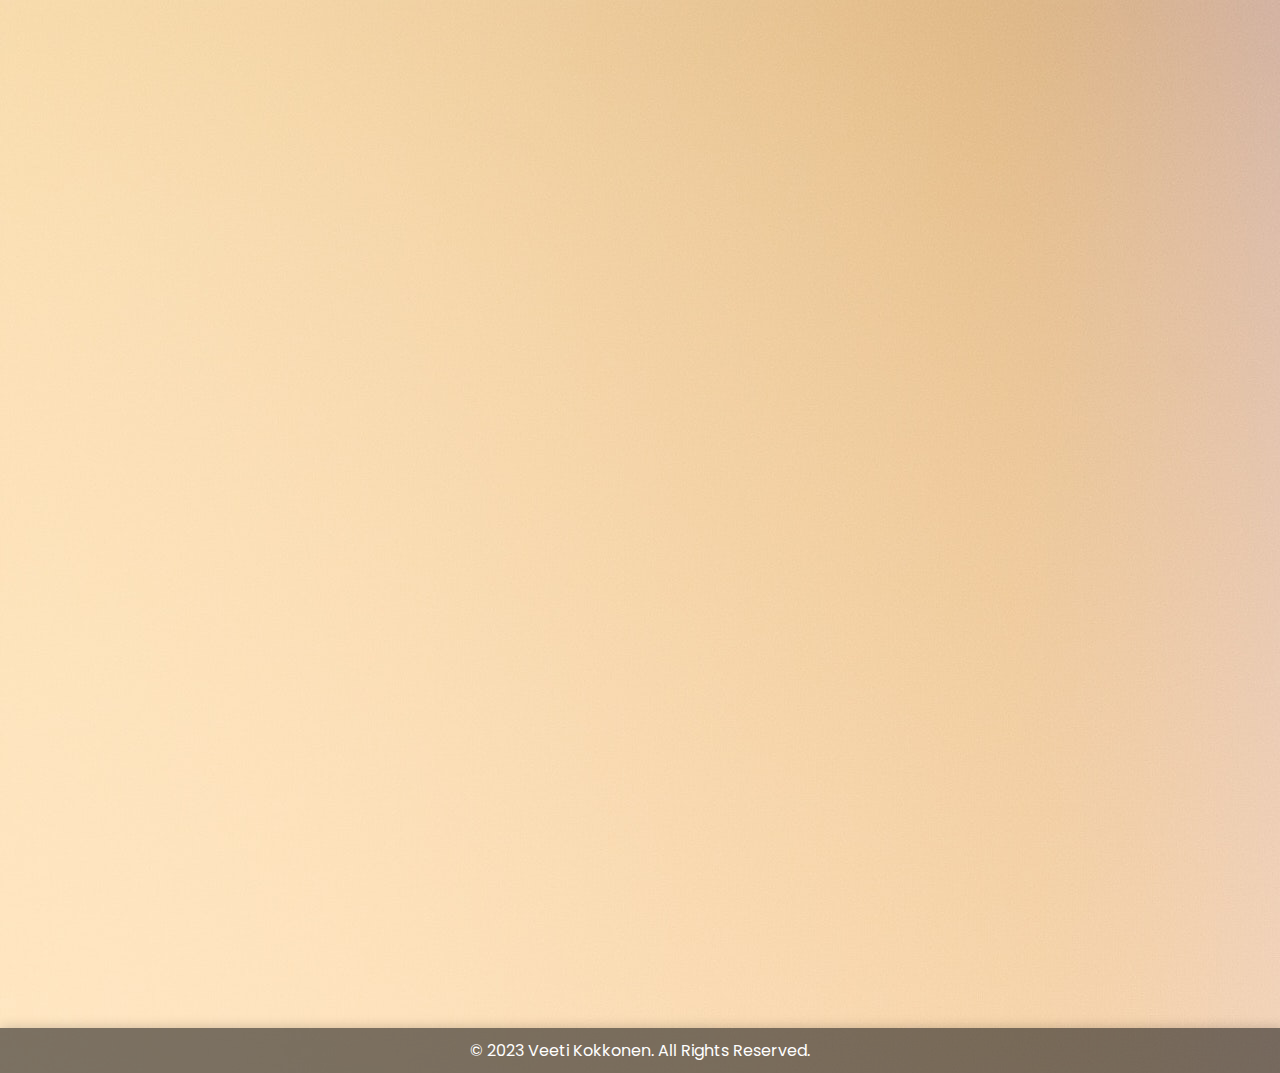
==== index.html @ 980230b9 "Base" ====
<!DOCTYPE html>
<html>

<head>
    <script src="script.js"></script>
    <meta charset="UTF-8">
    <title>Home Page</title>
    <link rel="stylesheet" type="text/css" href="style.css" media="screen" />
    <link rel="stylesheet" href="https://cdnjs.cloudflare.com/ajax/libs/font-awesome/6.4.2/css/all.min.css">
</head>
<div class="content fade-in">
<body>

    <header>
        <nav class="navbar">
            <div class="social-media">
                <span class="logo-name">Veeti</span>
                <a href="https://github.com/Veeko23" class="social-icon"><img src="images/github-icon.png" alt="Github"></a>
                <a href="#" class="social-icon discord-icon">
                    <img src="images/discord-icon.png" alt="Discord">
                    <span class="popup">___vespa___</span>
                </a>
            </div>

            <div class="navbar-links">
                <ul>
                    <li><a class="active" href="index.html">Home</a></li>
                    <li><a href="about.html">About</a></li>
                    <li><a href="portfolio.html">Portfolio</a></li>
                    <li><a href="contact.html">Contact</a></li>
                    <li><a href="gallery.html">gallery</a></li>
                </ul>
                
            </div>
            <input type="checkbox" id="dark-mode-toggle" class="toggle-checkbox">
            <label for="dark-mode-toggle" class="toggle-button"></label>

        </nav>
    </header>
<section class="home flex-center" id="home">
<div class="home-container">
    <div class="media-icons">
    <a href="#"><i class="fab fa-facebook"></i></a>
    <a href="#"><i class="fab fa-istagram"></i></a>
    <a href="#"><i class="fab fa-twitter"></i></a>
</div>

    <div class="info">
        <h2>Hi, I am Veeti</h2>
        <h3>Studying to become a Bachelor of Engineering</h3>
        <p>I'm experienced in 3D-modeling and coding</p>
        <a href="contact.html" class="btn"> Contact Me <i class="fas fa-arrow-circle-right"></i></a>
    </div>
<div class="home-img">
    <img src="Images/jerma.png" alt="Me">
</div>
 </div>
</div>
    
</section>



    <footer>
        <p>&copy; 2023 Veeti Kokkonen. All Rights Reserved.</p>
    </footer>

</body>
</div>
</html>
---- style.css ----
/* CSS styles */

 @import url('https://fonts.googleapis.com/css2?family=Poppins:ital,wght@0,100;0,200;0,300;0,400;0,500;0,600;0,700;0,800;0,900;1,100;1,200;1,300;1,400;1,500;1,600;1,700;1,800;1,900&display=swap');

 
:root{
    --first-color: #000000;
    --second-color: rgb(44, 44, 44);
    --third-color: #ffffff;


    --hover-color: rgba(48, 48, 48, 0.541);

    --box-shadow: 2px 2px 12px 2px rgba(0, 0, 0, 0.205);;

    --body-bg-img: url('Images/Background.jpg');
    --body-bg-img-dark: url('Images/background-dark.png');

    --small-font-size: 0.9em;
    --normal-font-size: 1em;

    --scroll-bar-color: #c5cadf;
    --scroll-thumb-color: #70768a;
    --scroll-thumb-hover-color: #454f6b;
}

*{
    margin: 0;
    padding: 0;
    box-sizing: border-box;
    font-family: 'Poppins', sans-serif;
}
html{
    scroll-behavior: smooth;
}

header{
    z-index: 99999;
    width: 100%;
    position: fixed;
    top: 0;
    left: 0;
    backdrop-filter: blur(20px);
    transition-duration: .6s ease;

}

.section-title {
    font-size: 24px;
    color: rgb(255, 251, 251); 
    font-weight: bold;
    position: relative;
    z-index: 1; 
    background-color: rgba(0, 0, 0, 0.5); 
    padding: 10px; 
    margin: 0; 
}

.toggle-checkbox {
    display: none; 
}

.toggle-button {
    width: 50px;
    height: 26px;
    background-color: #ccc; 
    display: block;
    border-radius: 13px;
    position: relative;
    cursor: pointer;
}

.toggle-button::before {
    content: '';
    width: 20px;
    height: 20px;
    background-color: #fff; /* Default circle color */
    border-radius: 50%;
    position: absolute;
    top: 3px;
    left: 3px;
    transition: transform 0.3s ease; /* Smooth transition for circle animation */
}
#dark-mode-toggle:checked + .toggle-button {
    background-color: #333; /* Dark mode background color */
}


#dark-mode-toggle:checked + .toggle-button::before {
    transform: translateX(24px); /* Move the circle to the right for dark mode */
}




.content {

    transition: all 0.3s ease; 
    min-height: calc(100vh - 100px); 
    background-repeat: no-repeat;
    background-attachment: fixed;
    background-size: cover;  
    flex-direction: column;
    display: flex;
    padding: 4rem 2rem;

}

.content-about{
    
    min-height: calc(100vh - 100px); 
    background-repeat: no-repeat;
    background-attachment: fixed;
    background-size: cover;
    display: flex;
    padding: 4rem 2rem;
    
}


body {
    
    background-image: var(--body-bg-img); 
    color: var(--first-color);
    transition:  0.3s ease;
    margin: 0;
    padding: 0;
    display: flex;
    flex-direction: column; 
    min-height: 100vh; 
    
}

a{
    text-decoration: none;
}

body.dark-mode {
    color: var(--third-color);
    background-image: var(--body-bg-img-dark); 
    transition: background-color 0.3s ease;
    margin: 0;
    padding: 0;
    display: flex;
    flex-direction: column; 
    min-height: 100vh; 
}

.home{

    position: relative;
    max-width: 1250px;
    min-height: 100vh;
    margin-left: auto;
    margin-right: auto;
    padding: 4rem 2rem;
    flex-direction: column;

}
.home .home-container{
    display: flex;
    justify-content: space-between;
    align-items: center;
    width: 100%;
}
.home-container .media-icons{
    display: flex;
    flex-direction: column;
    margin-right: 40px;
}
.home-container .media-icons a{
    color: var(--second-color);
    font-size: 1.5em;
    margin: 10px 0;
}

.home-container .media-icons a:hover{
    color: var(--hover-color);
    
}
.home-container .info h2{
    font-size: 4em;
    font-weight: 600;
    line-height: 70px;
    

}
.home-container .info h3{
    color: var(--third-color);
    font-feature-settings: 1.3em;
    font-weight: 600;
}
.home-container .info p{
    color: var(--third-color);
    font-size: var(--normal-font-size);
    max-width: 350px;

}
.flex-center{
    display: flex;
    justify-content: center;
    align-items: center;
    line-height: 50px;
    
}
.btn{
    background: var(--second-color);
    color: #fff;
    font-size: var(--normal-font-size);
    font-weight: 500;
    display: inline-block;
    margin: 25px;
    padding: 20px 30px;
    letter-spacing: 1px;
    border-radius: 10px;
    box-shadow: var(--box-shadow);
}
.btn:hover{
    background: var(--hover-color);
}
.home-container .home-img{
    position: relative;

}

.home-container .home-img img{
    width: 80%;
    transform: translate(0 ,0);
    box-shadow: var(--box-shadow);

}

.fade-in {
    opacity: 0;
    animation: fadeIn 1s ease-in-out forwards;
}

@keyframes fadeIn {
    from {
        opacity: 0;
    }
    to {
        opacity: 1;
    }
}

main {
    
    flex-grow: 1; 
}

.discord-icon {
    position: relative;
    overflow: visible; 
    
}


.popup {
    position: absolute;
    bottom: -30px; 
    left: 50%;
    transform: translateX(-50%);
    background-color: #333;
    color: #fff;
    padding: 5px 10px;
    border-radius: 5px;
    opacity: 0; 
    transition: opacity 0.3s, bottom 0.3s; 
    max-width: fit-content;
}


.discord-icon:hover .popup {
    opacity: 1; 
    bottom: 10px; 
    transition: all 0.3s ease;  
}
.social-media {
    
    margin-left: 60px;
    display: flex;
    align-items: center;
    padding: 10px;
    border-width: fit-content;
    
}

.social-media a:hover{
    max-width: fit-content;
    display: flex;
    transition: all 0.1s ease;  
    background-color: #ffffff94; 
    border-radius: 50px;
    

}


.social-icon {
    background-color: #ffffff70; 
    border: 6px inset #ffffff;
    border-radius: 50px;
    margin-right: 50px; 
    margin-left: 50px;
}

.social-icon img {
    width: 64px; 
    height: 64px;
    display: block;
}


    .navbar {
        
        background-color: #1a1a1a93;
        color: #fff;
        padding: 0 20px;
        display: flex;
        position: relative;
        justify-content: space-between;
        align-items: center;
        font-size: 30px;
        font-style: italic;
        box-shadow: var(--box-shadow);
        margin-left: auto;
        margin-right: auto;
        height: calc(4rem + 1rem);
        transition: .6s ease;
    }
        
        
    
     
    .navbar-links ul {
        list-style-type: none;
        margin: 35px;
        padding: 0;
        display: flex;
        
    }
    
    .navbar-links ul li {
        
        margin-right: 50px;
    }
    
    .navbar-links ul li:last-child {
        margin-right: 0;
    }
    
    .navbar-links ul li a {
        color: #fff;
        text-decoration: none;
        font-weight: bold;
    }
    
    .navbar-links ul li a.active {
        transition: all 0.1s ease;  
        background-color: #ffffff34;
        padding: 15px;
        border-radius: 5px;
        border-bottom: 2px solid rgb(255, 255, 255); 
    }
    

    .navbar-links ul li a:hover {
        transition: all 0.1s ease;  
        background-color: #ffffff34;
        padding: 15px;
        border-radius: 5px;
        border-bottom: 2px solid rgb(255, 255, 255); 
    }
   
    .logo-name {
        margin: 10px;
        font-weight: bold;
        
        font-size: 28px; /* Adjust the font size as needed */
        color: #fff; /* Text color for the name */
        text-align: left;
        margin-right: auto; /* Push the logo name to the left */
        padding-right: 15px;
        
    }
    .logo-lastname{
        
        font-weight: lighter;
        padding-right: 30px;
    }
  


    footer {
        background-color: #1a1a1a93;
        padding: 10px;
        text-align: center;
        box-shadow: var(--box-shadow);
        color: #ffffff; 
        width: 100%;
  
    }


    .ContactUs {
        margin-top: 150px;
        font-size: 60px;
        text-align: center;
        text-shadow: 1px 1px #fdfdfd;
        color: #000000;

    }
    
    
    


    .contact-container img {
        max-width: 100%;
        height: auto;
        display: block;
        margin: 20px auto; /* Add margin to center the images */
        max-width: fit-content;
    }
    
.ContactUs-Box {
    background-color: #f8f8f852;
    border: 1px solid #ddd;
    padding: 40px;
    margin: 50px;
    color: #333;
    font-size: 18px;
    display: flex;
    box-shadow: var(--box-shadow);
   
}


.column img.scroll-fade {
    opacity: 0;
}


@keyframes fade-in {
    from {
        opacity: 0;
    }
    to {
        opacity: 1;
    }
}

.column img.scroll-fade {
    animation: fade-in 0.5s; 
    animation-fill-mode: forwards;
}

.column:nth-child(1) img.scroll-fade {
    animation-delay: 0.5s;
}

.column:nth-child(2) img.scroll-fade {
    animation-delay: 1s;
}

.column:nth-child(3) img.scroll-fade {
    animation-delay: 1.5s;
}


.column {
    display: flex;
    justify-content: center;
    align-items: center;
    height: 100%;
}


.column img {
    max-height: 900px;
    padding: 50px;
    max-width: 9000px;
    height: auto;
    padding: 50px;
}

.MeText {
    
    position: fixed;
    width: 100%;
    padding: 20px 0;
    z-index: 998;
    transition: all 0.3s ease;
   

}

.aboutMe{
    font-style: italic;
    color: #000000;
    width: 100%;
    z-index: 998;
    
    font-size: 30px;
    border-bottom: 1px solid rgb(0, 0, 0);
    
}

.AboutMeDesc{
    color: #e9e9e9;
    width: 100%;
    font-size: 20px;
    z-index: 998;
    
}


.Send-Message {
    flex: 1;
    background-color: #f8f8f852;
    border: 1px solid #ddd;
    padding: 80px;
    margin: 50px;
    color: #333;
    font-size: 18px;
    box-shadow: var(--box-shadow);
}

.Send-Message label {
    display: block;
    font-weight: bold;
    margin-bottom: 10px;
    
}

.Send-Message input[type="text"],
.Send-Message input[type="email"],
.Send-Message textarea {
    width: 100%;
    padding: 10px;
    margin-bottom: 20px;
    border: 1px solid #ddd;
    border-radius: 5px;
    font-size: 16px;
}

.Send-Message input[type="submit"] {
    background-color: #007bff;
    color: #ffffff8f;
    border: none;
    padding: 10px 20px;
    border-radius: 5px;
    font-size: 18px;
    transition: background-color 0.3s ease;
}

.Send-Message input[type="submit"]:hover {
    background-color: #0056b3;
}


.aboutMe-Box{
    border: 2px solid #ddd;
    box-shadow: var(--box-shadow);
    transition: background-color 0.3s ease;
    background-color: #00000023;
    color: #ffffff8f;
    border: none;
    padding: 10px 20px;
    border-radius: 5px;
   
    max-height: 500px;
    margin: 50px;
}

.image-container {
    align-items: center;
    padding: 4rem 2rem;
    flex: 1;
    text-align: right; /* Center the image horizontally */
    border-radius: 80px;
}

.image-container img {
    max-width: 100%;
    height: auto;
    border-radius: 10px;
    box-shadow: var(--box-shadow);
    border: 1px inset rgba(0, 0, 0, 0.336);
}
.hobbies-list {

    padding: 5;
    color: #f7f7f7;
    font-size: 20px;
}
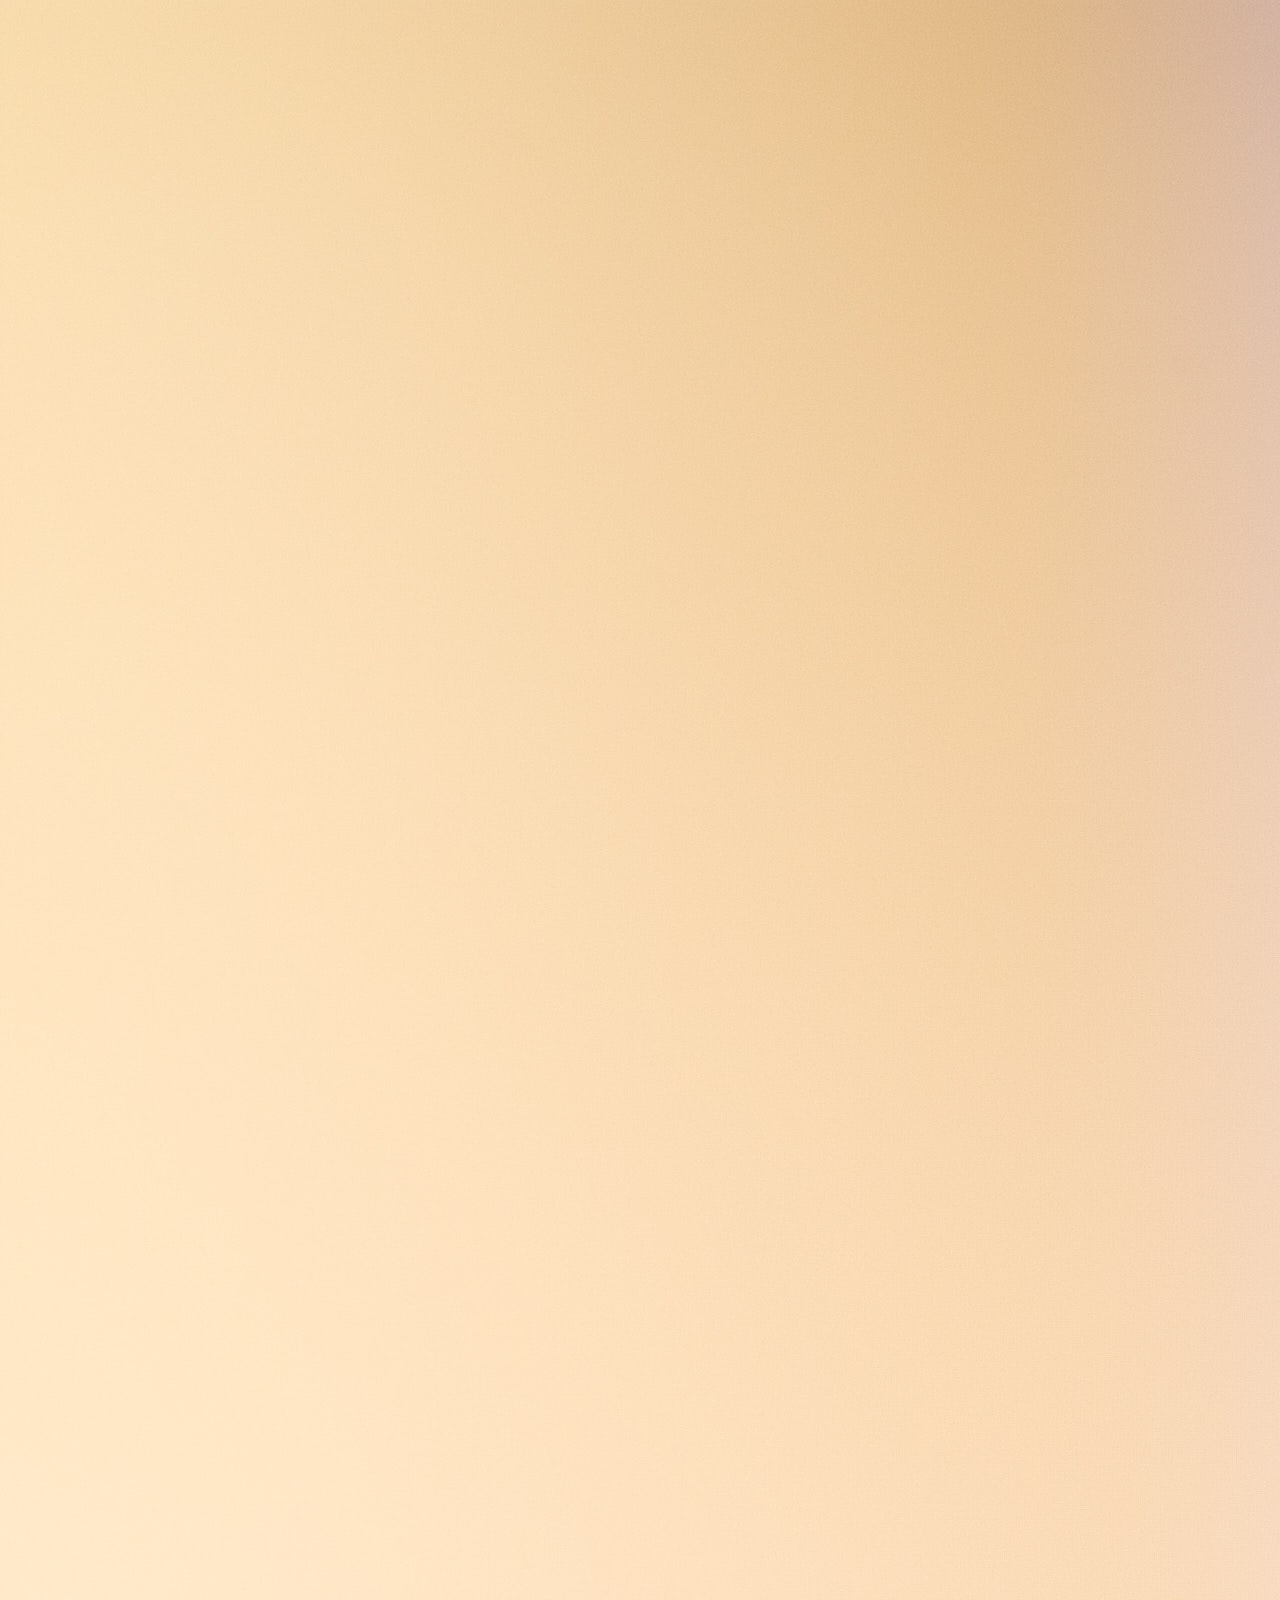
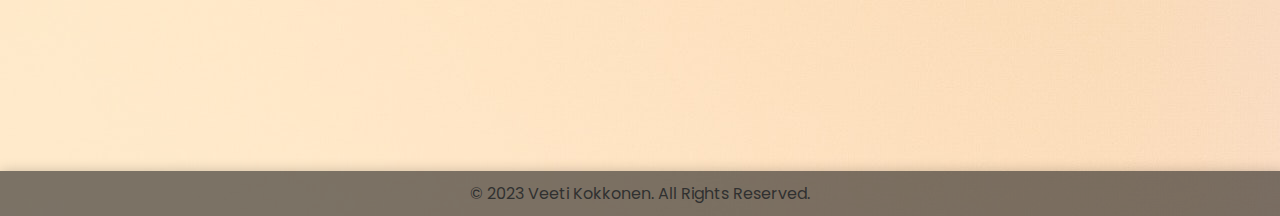
==== commit 02e80010: "Update" ====
--- a/index.html
+++ b/index.html
@@ -10,31 +10,40 @@
 </head>
 <div class="content fade-in">
 <body>
-
-    <header>
-        <nav class="navbar">
-            <div class="social-media">
-                <span class="logo-name">Veeti</span>
-                <a href="https://github.com/Veeko23" class="social-icon"><img src="images/github-icon.png" alt="Github"></a>
-                <a href="#" class="social-icon discord-icon">
-                    <img src="images/discord-icon.png" alt="Discord">
-                    <span class="popup">___vespa___</span>
-                </a>
+<header>
+        
+    <nav class="navbar" id="navbar">
+            
+        <div class="dropdown">
+            <img onclick="DDmenuClickHandler()" class="menu-icon" src="images/menu-icon.png" alt="MenuIcon">
+            <div id="myDropdown" class="dropdown-content">
+                <div class="dd-navbar-links">
+                    <ul>
+                        <input type="text" placeholder="Search.." name="search">
+                        <li><a class="active"  href="index.html">Home</a></li>
+                        <li><a href="about.html">About</a></li>
+                        <li><a href="portfolio.html">Portfolio</a></li>
+                        <li><a href="contact.html">Contact</a></li>
+                        <li><a href="gallery.html">gallery</a></li>
+                    </ul>
+                </div>
             </div>
-
-            <div class="navbar-links">
+        </div>
+              <span class="logo-name">Veeti</span>
+            <div class="navbar-links" >  
                 <ul>
                     <li><a class="active" href="index.html">Home</a></li>
                     <li><a href="about.html">About</a></li>
                     <li><a href="portfolio.html">Portfolio</a></li>
                     <li><a href="contact.html">Contact</a></li>
                     <li><a href="gallery.html">gallery</a></li>
+                    <input type="text" placeholder="Search.." name="search">
+                    <button type="submit"><i class="fa fa-search"></i></button>
                 </ul>
                 
             </div>
             <input type="checkbox" id="dark-mode-toggle" class="toggle-checkbox">
             <label for="dark-mode-toggle" class="toggle-button"></label>
-
         </nav>
     </header>
 <section class="home flex-center" id="home">
@@ -55,6 +64,9 @@
     <img src="Images/jerma.png" alt="Me">
 </div>
  </div>
+ <p>Lorem ipsum dolor dummy text sit amet, consectetur adipiscing elit, sed do eiusmod tempor incididunt ut labore et dolore magna aliqua. Ut enim ad minim veniam, quis nostrud exercitation ullamco laboris nisi ut aliquip ex ea commodo consequat. Duis aute irure dolor in reprehenderit in voluptate velit esse cillum dolore eu fugiat nulla pariatur. Excepteur sint occaecat cupidatat non proident, sunt in culpa qui officia deserunt mollit anim id est laborum.</p>
+ <p>Lorem ipsum dolor dummy text sit amet, consectetur adipiscing elit, sed do eiusmod tempor incididunt ut labore et dolore magna aliqua. Ut enim ad minim veniam, quis nostrud exercitation ullamco laboris nisi ut aliquip ex ea commodo consequat. Duis aute irure dolor in reprehenderit in voluptate velit esse cillum dolore eu fugiat nulla pariatur. Excepteur sint occaecat cupidatat non proident, sunt in culpa qui officia deserunt mollit anim id est laborum.</p>
+ <p>Lorem ipsum dolor dummy text sit amet, consectetur adipiscing elit, sed do eiusmod tempor incididunt ut labore et dolore magna aliqua. Ut enim ad minim veniam, quis nostrud exercitation ullamco laboris nisi ut aliquip ex ea commodo consequat. Duis aute irure dolor in reprehenderit in voluptate velit esse cillum dolore eu fugiat nulla pariatur. Excepteur sint occaecat cupidatat non proident, sunt in culpa qui officia deserunt mollit anim id est laborum.Lorem ipsum dolor dummy text sit amet, consectetur adipiscing elit, sed do eiusmod tempor incididunt ut labore et dolore magna aliqua. Ut enim ad minim veniam, quis nostrud exercitation ullamco laboris nisi ut aliquip ex ea commodo consequat. Duis aute irure dolor in reprehenderit in voluptate velit esse cillum dolore eu fugiat nulla pariatur. Excepteur sint occaecat cupidatat non proident, sunt in culpa qui officia deserunt mollit anim id est laborum.</p>
 </div>
     
 </section>
@@ -65,6 +77,8 @@
         <p>&copy; 2023 Veeti Kokkonen. All Rights Reserved.</p>
     </footer>
 
+
+
 </body>
 </div>
 </html>
--- a/style.css
+++ b/style.css
@@ -1,12 +1,50 @@
 /* CSS styles */
 
  @import url('https://fonts.googleapis.com/css2?family=Poppins:ital,wght@0,100;0,200;0,300;0,400;0,500;0,600;0,700;0,800;0,900;1,100;1,200;1,300;1,400;1,500;1,600;1,700;1,800;1,900&display=swap');
-
  
+ 
+ @media only screen and (max-width: 1334px){
+
+    .dropdown-content {
+        padding: 50px;
+        max-width: 150%;
+        overflow: auto;
+    }
+    .dropdown-content a {
+        max-height: fit-content;
+        max-width: fit-content;
+        font-size: 50px;
+        overflow: auto;
+      }
+
+    .modal-content {
+      width: 100%;
+    }
+      
+      .navbar-links{
+        display: none;
+      }
+      .contact{
+        display: flex;
+        flex-direction: column;
+        align-items: center;
+        justify-content: center;
+      }
+      
+
+}
+@media (min-width: 1334px) {
+    .dropdown{
+        display: none;
+    }
+  }
+
 :root{
-    --first-color: #000000;
+    --first-color: #303030;
     --second-color: rgb(44, 44, 44);
-    --third-color: #ffffff;
+    --third-color: #f5f5f5;
+    --dark-first-color: #ffffff;
+    --dark-second-color: #ebebeb;
 
 
     --hover-color: rgba(48, 48, 48, 0.541);
@@ -15,13 +53,15 @@
 
     --body-bg-img: url('Images/Background.jpg');
     --body-bg-img-dark: url('Images/background-dark.png');
+    --body-background-color: #1a1a1a93;
 
     --small-font-size: 0.9em;
     --normal-font-size: 1em;
-
-    --scroll-bar-color: #c5cadf;
-    --scroll-thumb-color: #70768a;
-    --scroll-thumb-hover-color: #454f6b;
+    --big-font-size: 1.3em;
+
+    --scroll-bar-color: #4d4d4d;
+    --scroll-thumb-color: #585a5e;
+    --scroll-thumb-hover-color: #5f6069;
 }
 
 *{
@@ -29,21 +69,32 @@
     padding: 0;
     box-sizing: border-box;
     font-family: 'Poppins', sans-serif;
-}
+   
+}
+
 html{
     scroll-behavior: smooth;
 }
 
-header{
-    z-index: 99999;
-    width: 100%;
-    position: fixed;
-    top: 0;
-    left: 0;
-    backdrop-filter: blur(20px);
-    transition-duration: .6s ease;
-
-}
+
+::-webkit-scrollbar {
+    width: 10px;
+  }
+  
+::-webkit-scrollbar-track {
+    background: var(--scroll-bar-color); 
+  }
+   
+
+  ::-webkit-scrollbar-thumb {
+    background: var(--scroll-thumb-color); 
+    border-radius: 10px;
+  }
+  
+  ::-webkit-scrollbar-thumb:hover {
+    background:var(--scroll-thumb-hover-color); 
+  }
+
 
 .section-title {
     font-size: 24px;
@@ -74,20 +125,20 @@
     content: '';
     width: 20px;
     height: 20px;
-    background-color: #fff; /* Default circle color */
+    background-color: #fff; 
     border-radius: 50%;
     position: absolute;
     top: 3px;
     left: 3px;
-    transition: transform 0.3s ease; /* Smooth transition for circle animation */
+    transition: transform 0.3s ease; 
 }
 #dark-mode-toggle:checked + .toggle-button {
-    background-color: #333; /* Dark mode background color */
+    background-color: #333; 
 }
 
 
 #dark-mode-toggle:checked + .toggle-button::before {
-    transform: translateX(24px); /* Move the circle to the right for dark mode */
+    transform: translateX(24px); 
 }
 
 
@@ -106,22 +157,9 @@
 
 }
 
-.content-about{
-    
-    min-height: calc(100vh - 100px); 
-    background-repeat: no-repeat;
-    background-attachment: fixed;
-    background-size: cover;
-    display: flex;
-    padding: 4rem 2rem;
-    
-}
-
-
 body {
-    
+    color: var(--first-color);
     background-image: var(--body-bg-img); 
-    color: var(--first-color);
     transition:  0.3s ease;
     margin: 0;
     padding: 0;
@@ -130,21 +168,55 @@
     min-height: 100vh; 
     
 }
-
 a{
-    text-decoration: none;
+    color: var(--first-color);
+    transition:  0.3s ease;
+}
+ul li a {
+    color: var(--first-color);
+    transition:  0.3s ease;
+}
+
+p{
+    color: var(--first-color);
+    transition:  0.3s ease;
 }
 
 body.dark-mode {
     color: var(--third-color);
     background-image: var(--body-bg-img-dark); 
-    transition: background-color 0.3s ease;
+    transition:  0.3s ease;
     margin: 0;
     padding: 0;
     display: flex;
     flex-direction: column; 
     min-height: 100vh; 
 }
+
+body.dark-mode a {
+    color: var(--dark-first-color);
+    transition:  0.3s ease;
+}
+body.dark-mode p {
+    color: var(--dark-first-color);
+    transition:  0.3s ease;
+}
+
+body.dark-mode ul li a {
+    color: var(--third-color);
+    transition:  0.3s ease;
+}
+
+header{
+    transition:  0.3s ease;
+    z-index: 99999;
+    width: 100%;
+    position: fixed;
+    top: 0;
+    left: 0;
+    transition:  0.3s ease;
+}
+
 
 .home{
 
@@ -186,12 +258,12 @@
 
 }
 .home-container .info h3{
-    color: var(--third-color);
+
     font-feature-settings: 1.3em;
     font-weight: 600;
 }
 .home-container .info p{
-    color: var(--third-color);
+    
     font-size: var(--normal-font-size);
     max-width: 350px;
 
@@ -214,6 +286,8 @@
     letter-spacing: 1px;
     border-radius: 10px;
     box-shadow: var(--box-shadow);
+    max-width: auto;
+    max-height: auto;
 }
 .btn:hover{
     background: var(--hover-color);
@@ -313,9 +387,8 @@
 
 
     .navbar {
-        
+        backdrop-filter: blur(20px);
         background-color: #1a1a1a93;
-        color: #fff;
         padding: 0 20px;
         display: flex;
         position: relative;
@@ -329,11 +402,9 @@
         height: calc(4rem + 1rem);
         transition: .6s ease;
     }
-        
-        
-    
      
     .navbar-links ul {
+        
         list-style-type: none;
         margin: 35px;
         padding: 0;
@@ -347,18 +418,21 @@
     }
     
     .navbar-links ul li:last-child {
+        
         margin-right: 0;
     }
     
     .navbar-links ul li a {
-        color: #fff;
+        
         text-decoration: none;
         font-weight: bold;
     }
+
+
     
     .navbar-links ul li a.active {
         transition: all 0.1s ease;  
-        background-color: #ffffff34;
+        background-color: #ffffff1f;
         padding: 15px;
         border-radius: 5px;
         border-bottom: 2px solid rgb(255, 255, 255); 
@@ -374,20 +448,10 @@
     }
    
     .logo-name {
-        margin: 10px;
+        text-decoration-line: none;
         font-weight: bold;
-        
-        font-size: 28px; /* Adjust the font size as needed */
-        color: #fff; /* Text color for the name */
-        text-align: left;
-        margin-right: auto; /* Push the logo name to the left */
-        padding-right: 15px;
-        
-    }
-    .logo-lastname{
-        
-        font-weight: lighter;
-        padding-right: 30px;
+        font-size: 28px;   
+
     }
   
 
@@ -403,18 +467,19 @@
     }
 
 
-    .ContactUs {
-        margin-top: 150px;
-        font-size: 60px;
-        text-align: center;
-        text-shadow: 1px 1px #fdfdfd;
-        color: #000000;
-
-    }
-    
-    
-    
-
+    .contact{
+
+        position: relative;
+        padding: 4rem 2rem;
+
+
+    }
+    .contact .info{
+        align-items: center;
+        justify-content: center;
+        display: flex;
+        flex-direction: column;
+    }
 
     .contact-container img {
         max-width: 100%;
@@ -425,11 +490,11 @@
     }
     
 .ContactUs-Box {
-    background-color: #f8f8f852;
+    background-color: var(--body-background-color);
     border: 1px solid #ddd;
     padding: 40px;
     margin: 50px;
-    color: #333;
+    border-radius: 20px;
     font-size: 18px;
     display: flex;
     box-shadow: var(--box-shadow);
@@ -470,61 +535,108 @@
 
 
 .column {
-    display: flex;
+    transition: all 0.6s ease;  
+    display:flex;
     justify-content: center;
     align-items: center;
     height: 100%;
-}
-
+    float: left;
+}
+
+.column:hover{
+    transition: all 0.6s ease;   
+    height: auto;
+    width: auto;
+    border-radius: 60px;
+    zoom: 125%;
+    opacity: 0.8;
+}
 
 .column img {
-    max-height: 900px;
+    flex-direction: row;
+    display: flex;
+    max-width: 500px;
     padding: 50px;
-    max-width: 9000px;
-    height: auto;
+    max-width: 500px;
+    transition: all 0.6s ease;  
+    align-items: center;
+    
+}
+
+.about{
+    position: relative;
+    max-width: 1250px;
+    min-height: 100vh;
+    margin-left: auto;
+    margin-right: auto;
+    padding: 4rem 2rem;
+    flex-direction: column;
+}
+
+ .about-container{
+
+    background-color: var(--body-background-color);
+    display: flex;
+    flex-direction: row;
+    border-radius: 10px;
+    box-shadow: var(--box-shadow);
+    justify-content: space-between;
+    width: 100%;
+    height: 130%;
     padding: 50px;
-}
-
-.MeText {
-    
-    position: fixed;
-    width: 100%;
-    padding: 20px 0;
-    z-index: 998;
-    transition: all 0.3s ease;
-   
-
-}
-
-.aboutMe{
-    font-style: italic;
-    color: #000000;
-    width: 100%;
-    z-index: 998;
-    
-    font-size: 30px;
-    border-bottom: 1px solid rgb(0, 0, 0);
-    
-}
-
-.AboutMeDesc{
-    color: #e9e9e9;
-    width: 100%;
-    font-size: 20px;
-    z-index: 998;
-    
-}
+    
+}
+.about-container .about-img{
+    position: relative;
+    margin-left: 50px;
+
+}
+
+.about-container .about-img img{
+    width: 80%;
+    transform: translate(0 ,0);
+    box-shadow: var(--box-shadow);
+
+}
+
+.about-container .info h1{
+    font-size: 4em;
+    font-weight: 600;
+    line-height: 70px;
+    
+
+}
+.about-container .info h3{
+    color: var(--third-color);
+    font-feature-settings: 1.3em;
+    font-weight: 600;
+}
+.about-container .info ul{
+    color: var(--third-color);
+    font-size: var(--normal-font-size);
+    max-width: 350px;
+
+}
+.about-container .info li{
+    padding: 10px;
+    color: var(--third-color);
+    font-size: var(--normal-font-size);
+    max-width: 350px;
+
+}
+
 
 
 .Send-Message {
     flex: 1;
-    background-color: #f8f8f852;
+    background-color: var(--body-background-color);
     border: 1px solid #ddd;
     padding: 80px;
     margin: 50px;
-    color: #333;
+    color: var(--third-color);
     font-size: 18px;
     box-shadow: var(--box-shadow);
+    border-radius: 10px;
 }
 
 .Send-Message label {
@@ -560,7 +672,7 @@
 }
 
 
-.aboutMe-Box{
+.Box{
     border: 2px solid #ddd;
     box-shadow: var(--box-shadow);
     transition: background-color 0.3s ease;
@@ -578,7 +690,7 @@
     align-items: center;
     padding: 4rem 2rem;
     flex: 1;
-    text-align: right; /* Center the image horizontally */
+    text-align: right; 
     border-radius: 80px;
 }
 
@@ -589,9 +701,167 @@
     box-shadow: var(--box-shadow);
     border: 1px inset rgba(0, 0, 0, 0.336);
 }
-.hobbies-list {
-
-    padding: 5;
-    color: #f7f7f7;
-    font-size: 20px;
-}+
+
+
+
+.modal {
+    display: none; 
+    position: fixed; 
+    z-index: 1; 
+    padding-top: 100px; 
+    left: 0;
+    top: 0;
+    width: 100%; 
+    height: 100%; 
+    overflow: auto; 
+    background-color: rgb(0,0,0); 
+    background-color: rgba(0,0,0,0.9); 
+  }
+  
+
+  .modal-content {
+    margin: auto;
+    display: block;
+    width: 80%;
+    max-width: 700px;
+  }
+  
+
+  #caption {
+    margin: auto;
+    display: block;
+    width: 80%;
+    max-width: 700px;
+    text-align: center;
+    color: #ccc;
+    padding: 10px 0;
+    height: 150px;
+  }
+  
+
+  .modal-content, #caption {  
+    -webkit-animation-name: zoom;
+    -webkit-animation-duration: 0.6s;
+    animation-name: zoom;
+    animation-duration: 0.6s;
+  }
+  
+  @-webkit-keyframes zoom {
+    from {-webkit-transform:scale(0)} 
+    to {-webkit-transform:scale(1)}
+  }
+  
+  @keyframes zoom {
+    from {transform:scale(0)} 
+    to {transform:scale(1)}
+  }
+  
+ 
+  .close {
+    position: absolute;
+    top: 15px;
+    right: 35px;
+    color: #f1f1f1;
+    font-size: 40px;
+    font-weight: bold;
+    transition: 0.3s;
+  }
+  
+  .close:hover,
+  
+  .close:focus {
+    color: #bbb;
+    text-decoration: none;
+    cursor: pointer;
+  }
+  
+  
+  .navbar-links input[type=text] {
+    padding: 5px;
+    font-size: 17px;
+    border: none;
+    border-radius: 16px;
+    background-color: #0e0e0e00;
+    border: 1px inset rgba(0, 0, 0, 0.336);
+
+  }
+  .navbar-links button {
+    background-color: #ffffff00;
+    font-size: 18px;
+    border: none;
+    cursor: pointer;
+    display: flex;
+    align-items: center;
+    transform: translateX(-30px);
+    border-radius: 50px;
+   
+    
+  }
+  .navbar-links button:hover{
+    color: #ffffff8f;
+  }
+
+  .menu-icon {
+    align-items: left; 
+    display: flex;
+    max-width: 45px;
+    max-height: 45px;
+  }
+  
+  .menu-icon:hover {
+    transition: all 0.1s ease;
+    cursor: pointer;
+    padding: 2px;
+    border-radius: 3px;
+  }
+
+  .dropdown {
+    position: relative;
+
+  }
+  
+  .dropdown-content {
+    left: 0;
+    display: none;
+    max-height: 0;
+    position: fixed;
+    background-color: var(--body-background-color);
+    overflow: hidden;
+    transition: all 0.6s ease-in-out;
+    min-height: calc(110vh);
+    margin-top: 17px;
+  }
+
+  .dropdown-content.show{
+    display: block;
+    max-height: fit-content;
+
+  }
+  
+  .dropdown-content a {
+    text-decoration: none;
+    display: block;
+    padding-top: 10px;
+  }
+  .dropdown-content a.active {
+    transition:  0.3s ease;
+    background-color: #ffffff1f;
+    padding: 10px;
+    border-radius: 5px;
+    border-bottom: 2px solid rgb(255, 255, 255);
+    
+  }
+.dropdown-content input[type=text]{
+    padding: 5px;
+    font-size: 17px;
+    border: none;
+    border-radius: 16px;
+    background-color: #0e0e0e00;
+    border: 1px inset rgba(0, 0, 0, 0.336);
+    margin: 10px;
+}
+  .dropdown-content a:hover {
+    background-color: var(--hover-color);
+  }
+  .show {display: block;}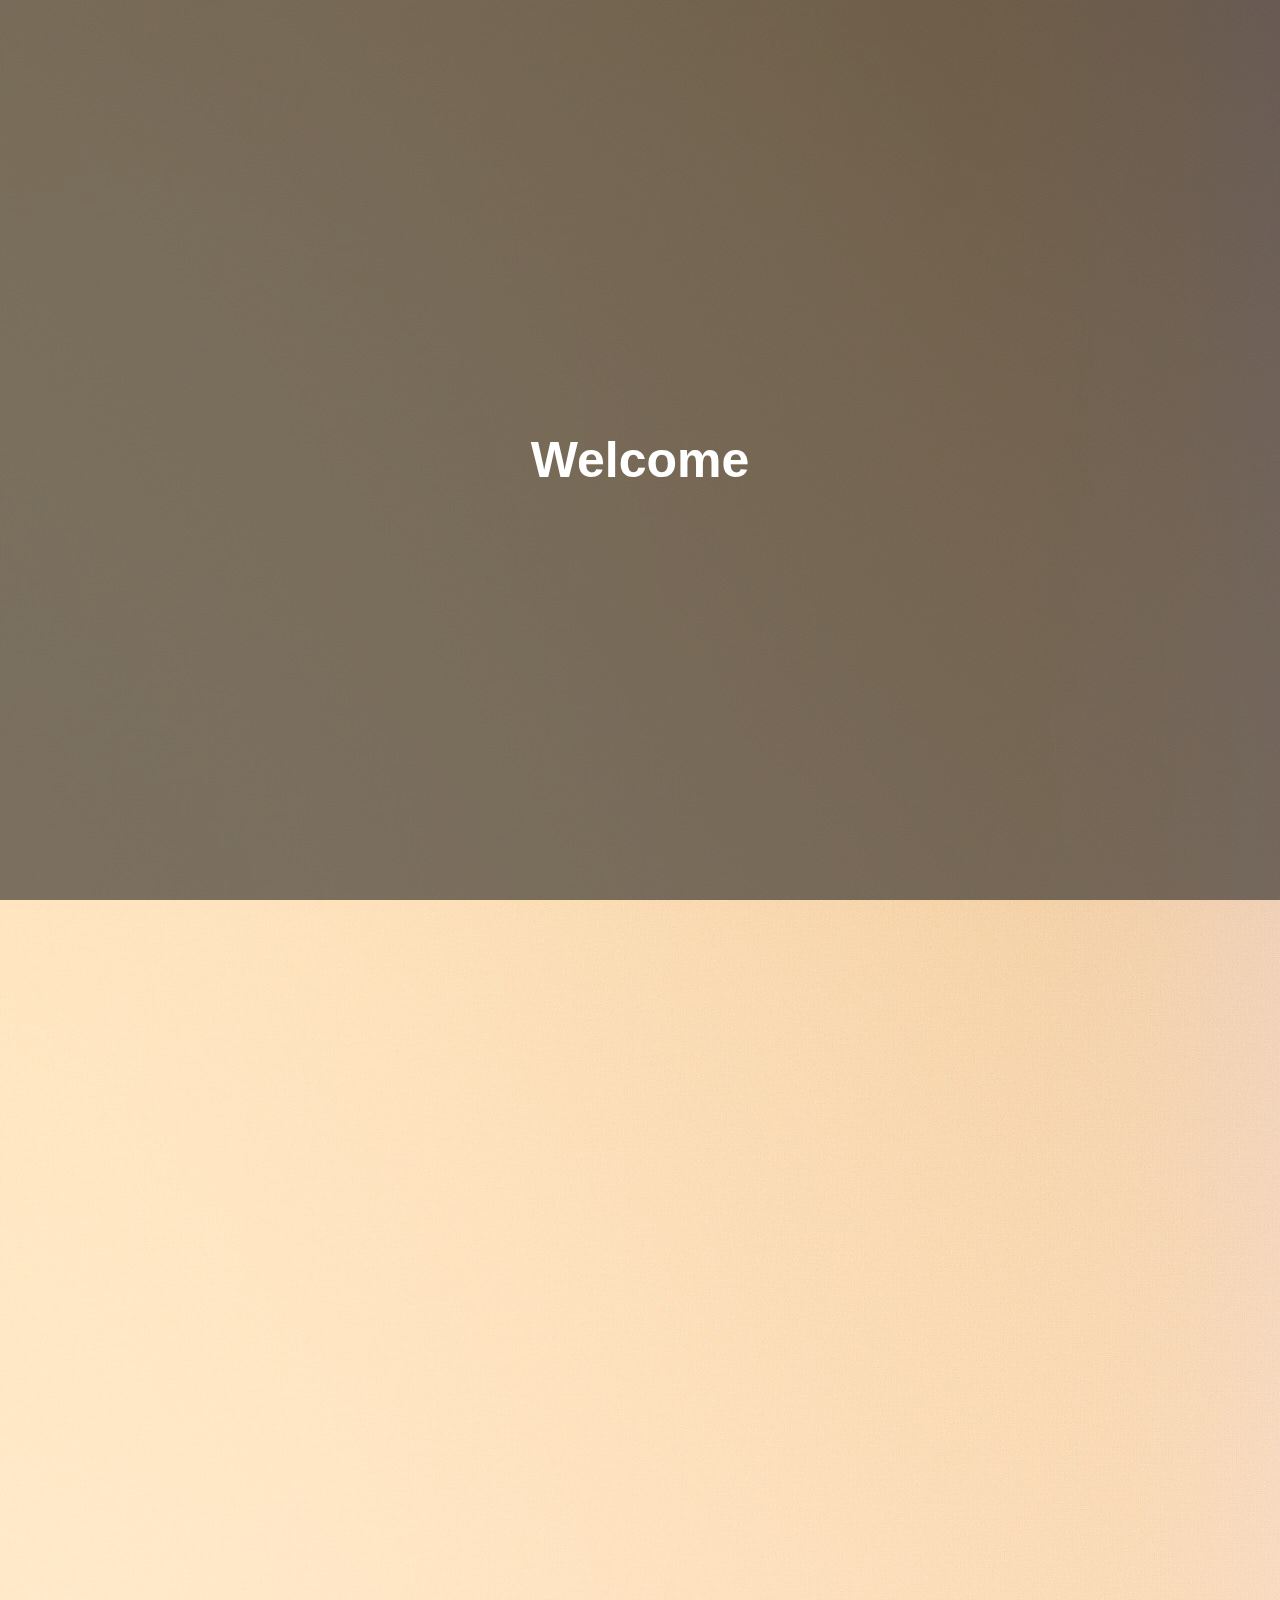
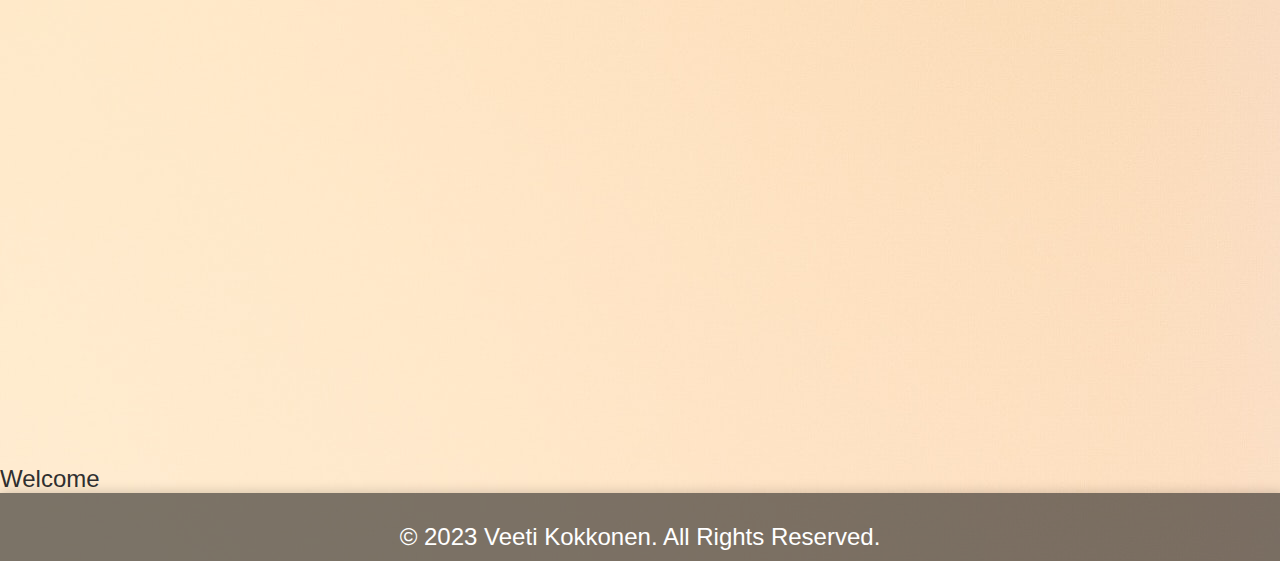
==== commit 257884a6: "Index Update" ====
--- a/index.html
+++ b/index.html
@@ -1,6 +1,9 @@
 <!DOCTYPE html>
 <html>
-
+    <div id="loading-screen">
+        <div class="loader"></div>
+        <p >Welcome</p>
+    </div>
 <head>
     <script src="script.js"></script>
     <meta charset="UTF-8">
@@ -10,17 +13,38 @@
 </head>
 <div class="content fade-in">
 <body>
+    <script>
+        // JavaScript code to display the "Welcome to my web page" message
+        var loadingScreen = document.getElementById('loading-screen');
+        var welcomeMessage = document.createElement('p');
+        welcomeMessage.id = 'welcome-message';
+        welcomeMessage.textContent = 'Welcome';
+        document.body.appendChild(welcomeMessage);
+
+        window.addEventListener('load', function () {
+            setTimeout(function() {
+                loadingScreen.style.opacity = '0';
+                welcomeMessage.style.opacity = '0';
+                setTimeout(function() {
+                    loadingScreen.style.display = 'none';
+                    welcomeMessage.style.display = 'none';
+                }, 1000); // Change 1000 to the desired duration in milliseconds for fading
+            }, 2000); // Change 2000 to the desired duration in milliseconds to display the message
+        });
+    </script>
+
+
 <header>
         
     <nav class="navbar" id="navbar">
-            
+                
         <div class="dropdown">
-            <img onclick="DDmenuClickHandler()" class="menu-icon" src="images/menu-icon.png" alt="MenuIcon">
+         <i alt="MenuIcon" onclick="DDmenuClickHandler()" class="fa-solid fa-bars"></i>
             <div id="myDropdown" class="dropdown-content">
                 <div class="dd-navbar-links">
                     <ul>
                         <input type="text" placeholder="Search.." name="search">
-                        <li><a class="active"  href="index.html">Home</a></li>
+                        <li><a class="active" href="index.html">Home</a></li>
                         <li><a href="about.html">About</a></li>
                         <li><a href="portfolio.html">Portfolio</a></li>
                         <li><a href="contact.html">Contact</a></li>
@@ -30,28 +54,33 @@
             </div>
         </div>
               <span class="logo-name">Veeti</span>
-            <div class="navbar-links" >  
+            <div class="navbar-links">  
                 <ul>
-                    <li><a class="active" href="index.html">Home</a></li>
+                    <li><a class="active"  href="index.html">Home</a></li>
                     <li><a href="about.html">About</a></li>
                     <li><a href="portfolio.html">Portfolio</a></li>
                     <li><a href="contact.html">Contact</a></li>
                     <li><a href="gallery.html">gallery</a></li>
-                    <input type="text" placeholder="Search.." name="search">
-                    <button type="submit"><i class="fa fa-search"></i></button>
+                    <input type="text" placeholder="Search.." name="search" id="search-box" onkeydown="searchOnEnter(event)">
+                    <button type="submit" onclick="search()"><i class="fa fa-search"></i></button>
+                    <div class="search-results">
+                        <ul id="results-list"></ul>
+                    </div>
                 </ul>
-                
             </div>
-            <input type="checkbox" id="dark-mode-toggle" class="toggle-checkbox">
-            <label for="dark-mode-toggle" class="toggle-button"></label>
+           <ul>
+            <input type="checkbox" id="dark-mode-toggle" class="toggle-checkbox" > 
+            <label for="dark-mode-toggle" class="fa-solid fa-moon"> </label>
+            
+        </ul>
         </nav>
     </header>
+    
 <section class="home flex-center" id="home">
 <div class="home-container">
     <div class="media-icons">
-    <a href="#"><i class="fab fa-facebook"></i></a>
-    <a href="#"><i class="fab fa-istagram"></i></a>
-    <a href="#"><i class="fab fa-twitter"></i></a>
+    <a href="https://www.facebook.com/"><i class="fab fa-facebook"></i></a>
+    <a href="https://twitter.com/home"><i class="fab fa-twitter"></i></a>
 </div>
 
     <div class="info">
--- a/style.css
+++ b/style.css
@@ -1,14 +1,39 @@
-/* CSS styles */
+
+#loading-screen {
+    position: fixed;
+    top: 0;
+    left: 0;
+    width: 100%;
+    height: 100%;
+    background: var(--body-background-color);
+    display: flex;
+    flex-direction: column;
+    align-items: center;
+    justify-content: center;
+    z-index: 1000;
+    transition: opacity 1s;
+}
+#loading-screen p{
+    font-size: 50px;
+    color: #fff;
+    font-weight: bold;
+}
+
 
  @import url('https://fonts.googleapis.com/css2?family=Poppins:ital,wght@0,100;0,200;0,300;0,400;0,500;0,600;0,700;0,800;0,900;1,100;1,200;1,300;1,400;1,500;1,600;1,700;1,800;1,900&display=swap');
  
  
- @media only screen and (max-width: 1334px){
+ @media only screen and (max-width: 1308px){
+
+    .portfolio-container{
+        max-width: 800px;
+    }
 
     .dropdown-content {
         padding: 50px;
         max-width: 150%;
         overflow: auto;
+        transition:0.3s ease;
     }
     .dropdown-content a {
         max-height: fit-content;
@@ -22,6 +47,7 @@
     }
       
       .navbar-links{
+        transition: all 0.6s ease-in-out;
         display: none;
       }
       .contact{
@@ -33,7 +59,7 @@
       
 
 }
-@media (min-width: 1334px) {
+@media (min-width: 1307px) {
     .dropdown{
         display: none;
     }
@@ -122,6 +148,7 @@
 }
 
 .toggle-button::before {
+    
     content: '';
     width: 20px;
     height: 20px;
@@ -142,8 +169,6 @@
 }
 
 
-
-
 .content {
 
     transition: all 0.3s ease; 
@@ -168,17 +193,45 @@
     min-height: 100vh; 
     
 }
+.search-container {
+    position: relative;
+    width: 300px;
+}
+
+
+.search-results {
+    position: absolute;
+    top: 100%;
+    background-color: var(--body-background-color);
+    border-radius: 5px;
+    max-height: 200px;
+    overflow-y: auto;
+    display: none;
+    right: 700px;
+}
+
+#results-list {
+    flex-direction: column;
+    list-style: none;
+    padding: 0;
+}
+
+#results-list li a {
+    text-decoration: none;
+    display: block;
+    padding: 10px;
+}
+
+#results-list li a:hover {
+    background-color:var(--hover-color);
+}
+
 a{
     color: var(--first-color);
     transition:  0.3s ease;
 }
 ul li a {
-    color: var(--first-color);
-    transition:  0.3s ease;
-}
-
-p{
-    color: var(--first-color);
+    color: var(--dark-first-color);
     transition:  0.3s ease;
 }
 
@@ -217,6 +270,12 @@
     transition:  0.3s ease;
 }
 
+
+
+p {
+    font-size: 24px;
+    margin-top: 20px;
+}
 
 .home{
 
@@ -625,7 +684,65 @@
 
 }
 
-
+.portfolio-container {
+    background-color: var(--body-background-color);
+    display: flex;
+    flex-direction:row;
+    border-radius: 10px;
+    box-shadow: var(--box-shadow);
+    justify-content: space-between;
+    width: 200%;
+    padding: 50px;
+    align-items: center; /* Center align the content */
+    
+}
+
+.skills-list {
+    list-style: none;
+    padding: 0;
+    width: 100%; 
+    max-width: 300px; 
+}
+
+.skills-list li {
+    display: flex;
+    align-items: center;
+}
+
+.skill {
+    display: flex;
+    width: 60%; 
+    justify-content: left;
+    align-items: left;
+}
+.skill-name {
+    display: absolute;
+    padding-right: 5px;
+    font-weight: bold;
+    justify-content: space-between;
+    align-items: left;
+}
+
+.skill-bar {
+    flex: 1; 
+    height: 20px;
+    background-color: #f0f0f0;
+    border-radius: 5px;
+    overflow: hidden;
+    
+}
+
+.skill-level {
+    height: 100%;
+    background-color: #007bff; 
+    
+}
+
+.skill-tier {
+    width: 100px; 
+    
+ 
+}
 
 .Send-Message {
     flex: 1;
@@ -802,50 +919,60 @@
     color: #ffffff8f;
   }
 
-  .menu-icon {
-    align-items: left; 
-    display: flex;
-    max-width: 45px;
-    max-height: 45px;
-  }
-  
-  .menu-icon:hover {
+ .portfolio-icons{
+    font-size: 35px;
+ }
+  
+  .fa-solid:hover {
     transition: all 0.1s ease;
     cursor: pointer;
-    padding: 2px;
-    border-radius: 3px;
+    font-size: 110%;
+  }
+
+  .fa-brands:hover{
+    transition: all 0.1s ease;
+    cursor: pointer;
+    font-size: 110%;
   }
 
   .dropdown {
     position: relative;
-
+    transition: right 0.5s ease;
   }
   
   .dropdown-content {
-    left: 0;
+
+    top: 100%;
+    -webkit-transition: all .2s linear;
+    -o-transition: all .2s linear;
+    transition: all .2s linear;
+    display: block !important;
+    transform: translateX(-500px);
     display: none;
     max-height: 0;
     position: fixed;
     background-color: var(--body-background-color);
-    overflow: hidden;
-    transition: all 0.6s ease-in-out;
+    overflow-y: auto;
     min-height: calc(110vh);
-    margin-top: 17px;
+
   }
 
   .dropdown-content.show{
+    transform: scale(1);
+    left: 0;
     display: block;
     max-height: fit-content;
 
   }
   
   .dropdown-content a {
+    transition: right 0.6s ease-in-out;
     text-decoration: none;
     display: block;
     padding-top: 10px;
   }
   .dropdown-content a.active {
-    transition:  0.3s ease;
+    transition: right 0.6s ease-in-out;
     background-color: #ffffff1f;
     padding: 10px;
     border-radius: 5px;
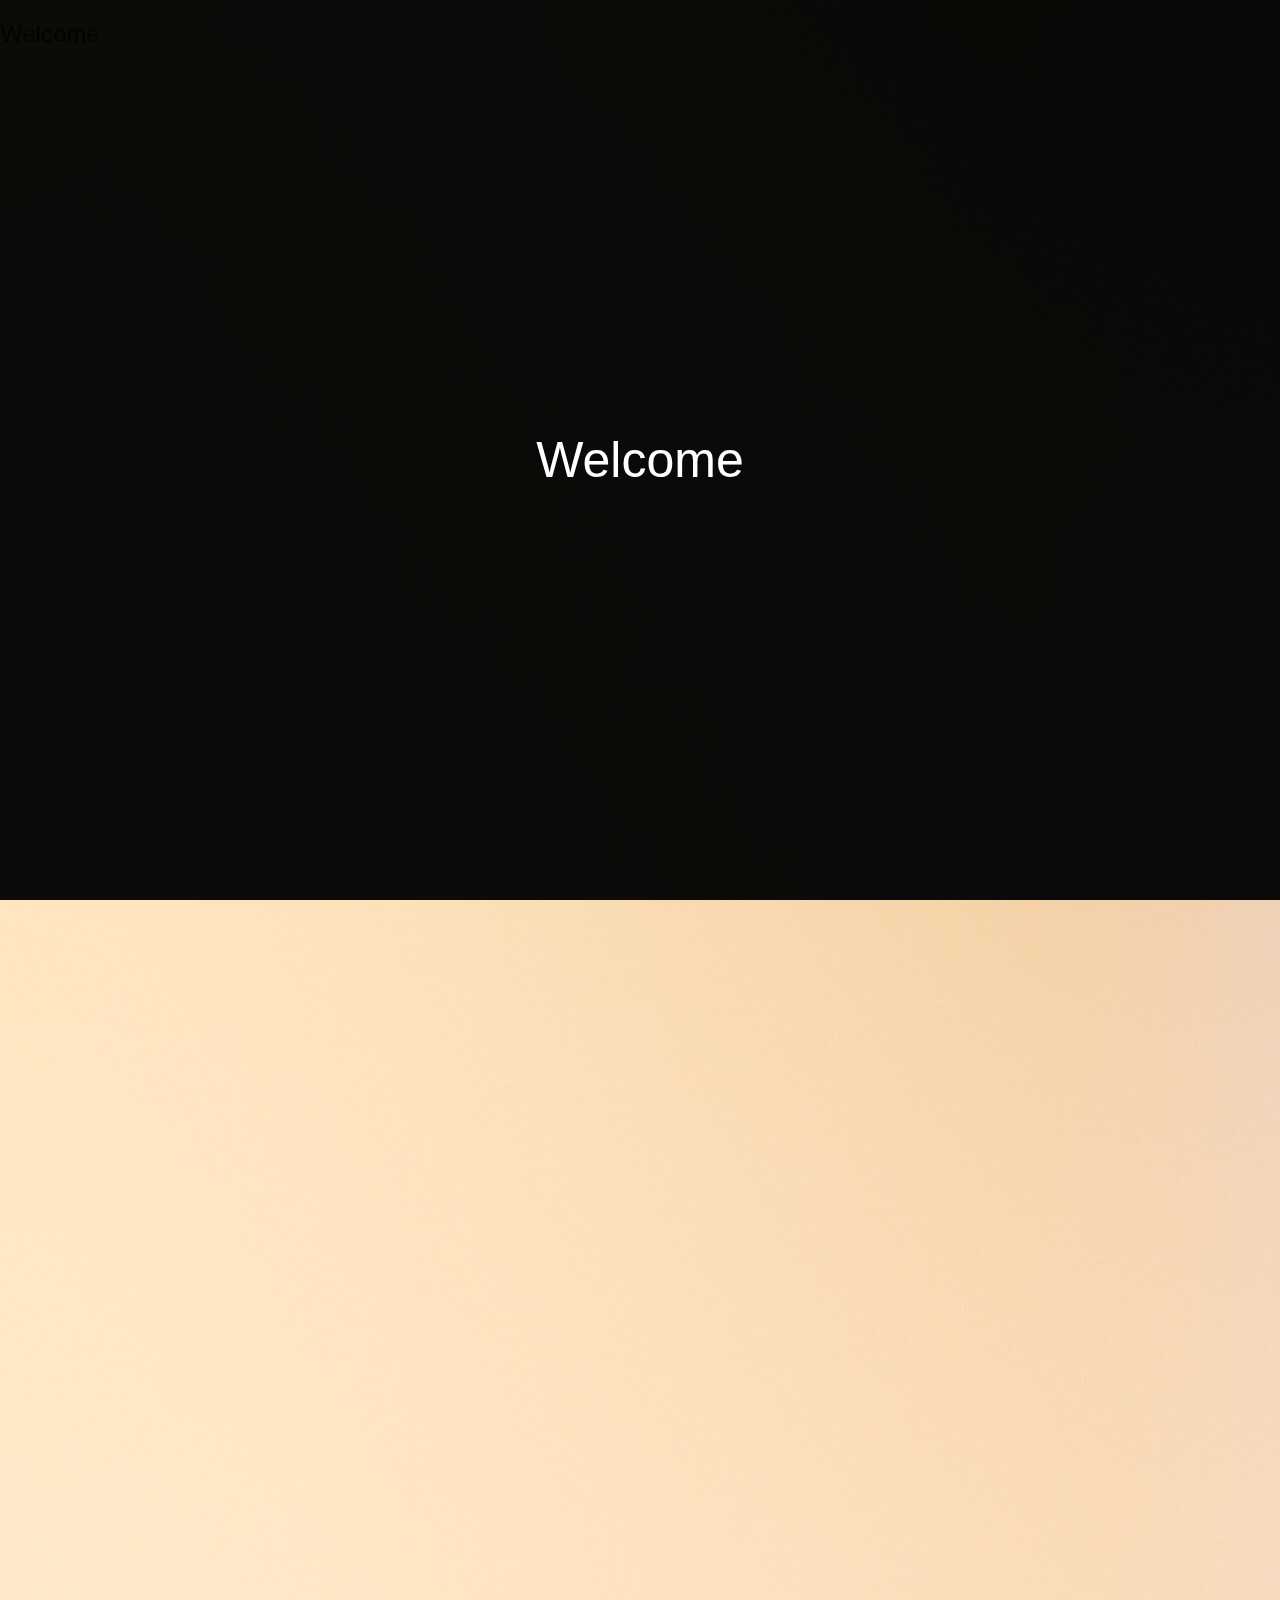
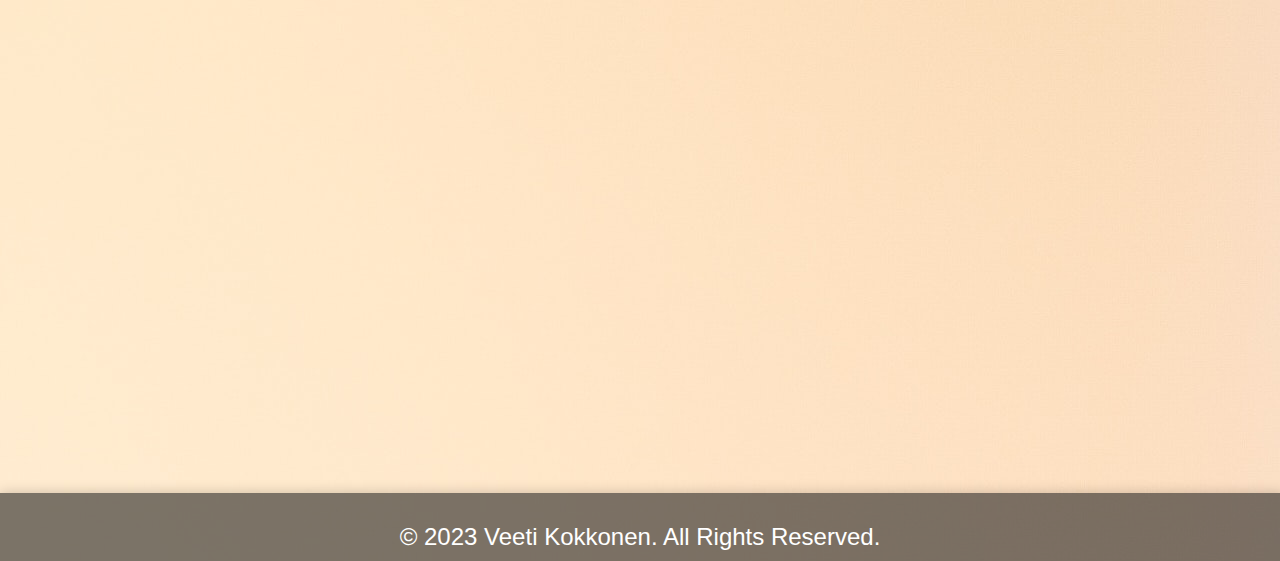
==== commit 41cb1d9e: "Fixes" ====
--- a/index.html
+++ b/index.html
@@ -4,6 +4,37 @@
         <div class="loader"></div>
         <p >Welcome</p>
     </div>
+    
+    <script>
+        var loadingScreenShown = localStorage.getItem('loadingScreenShown');
+    
+        if (!loadingScreenShown) {
+            var loadingScreen = document.getElementById('loading-screen');
+            var welcomeMessage = document.createElement('p');
+            welcomeMessage.id = 'welcome-message';
+            welcomeMessage.textContent = 'Welcome';
+            document.body.appendChild(welcomeMessage);
+    
+            window.addEventListener('load', function () {
+                setTimeout(function () {
+                    loadingScreen.style.opacity = '0';
+                    welcomeMessage.style.opacity = '0';
+                    setTimeout(function () {
+                        loadingScreen.style.display = 'none';
+                        welcomeMessage.style.display = 'none';
+    
+                        localStorage.setItem('loadingScreenShown', 'true');
+                    }, 1000);
+                }, 1000);
+            });
+        } else {
+            var loadingScreen = document.getElementById('loading-screen');
+            var welcomeMessage = document.getElementById('welcome-message');
+            loadingScreen.style.display = 'none';
+            welcomeMessage.style.display = 'none';
+        }
+    </script>
+    
 <head>
     <script src="script.js"></script>
     <meta charset="UTF-8">
@@ -13,25 +44,7 @@
 </head>
 <div class="content fade-in">
 <body>
-    <script>
-        // JavaScript code to display the "Welcome to my web page" message
-        var loadingScreen = document.getElementById('loading-screen');
-        var welcomeMessage = document.createElement('p');
-        welcomeMessage.id = 'welcome-message';
-        welcomeMessage.textContent = 'Welcome';
-        document.body.appendChild(welcomeMessage);
 
-        window.addEventListener('load', function () {
-            setTimeout(function() {
-                loadingScreen.style.opacity = '0';
-                welcomeMessage.style.opacity = '0';
-                setTimeout(function() {
-                    loadingScreen.style.display = 'none';
-                    welcomeMessage.style.display = 'none';
-                }, 1000); // Change 1000 to the desired duration in milliseconds for fading
-            }, 2000); // Change 2000 to the desired duration in milliseconds to display the message
-        });
-    </script>
 
 
 <header>
--- a/style.css
+++ b/style.css
@@ -1,11 +1,12 @@
-
+/* CSS styles */
 #loading-screen {
+    
     position: fixed;
     top: 0;
     left: 0;
     width: 100%;
     height: 100%;
-    background: var(--body-background-color);
+    background: #000000f3; /* Background color */
     display: flex;
     flex-direction: column;
     align-items: center;
@@ -16,7 +17,6 @@
 #loading-screen p{
     font-size: 50px;
     color: #fff;
-    font-weight: bold;
 }
 
 
@@ -238,7 +238,6 @@
 body.dark-mode {
     color: var(--third-color);
     background-image: var(--body-bg-img-dark); 
-    transition:  0.3s ease;
     margin: 0;
     padding: 0;
     display: flex;
@@ -261,13 +260,12 @@
 }
 
 header{
-    transition:  0.3s ease;
+
     z-index: 99999;
     width: 100%;
     position: fixed;
     top: 0;
     left: 0;
-    transition:  0.3s ease;
 }
 
 
